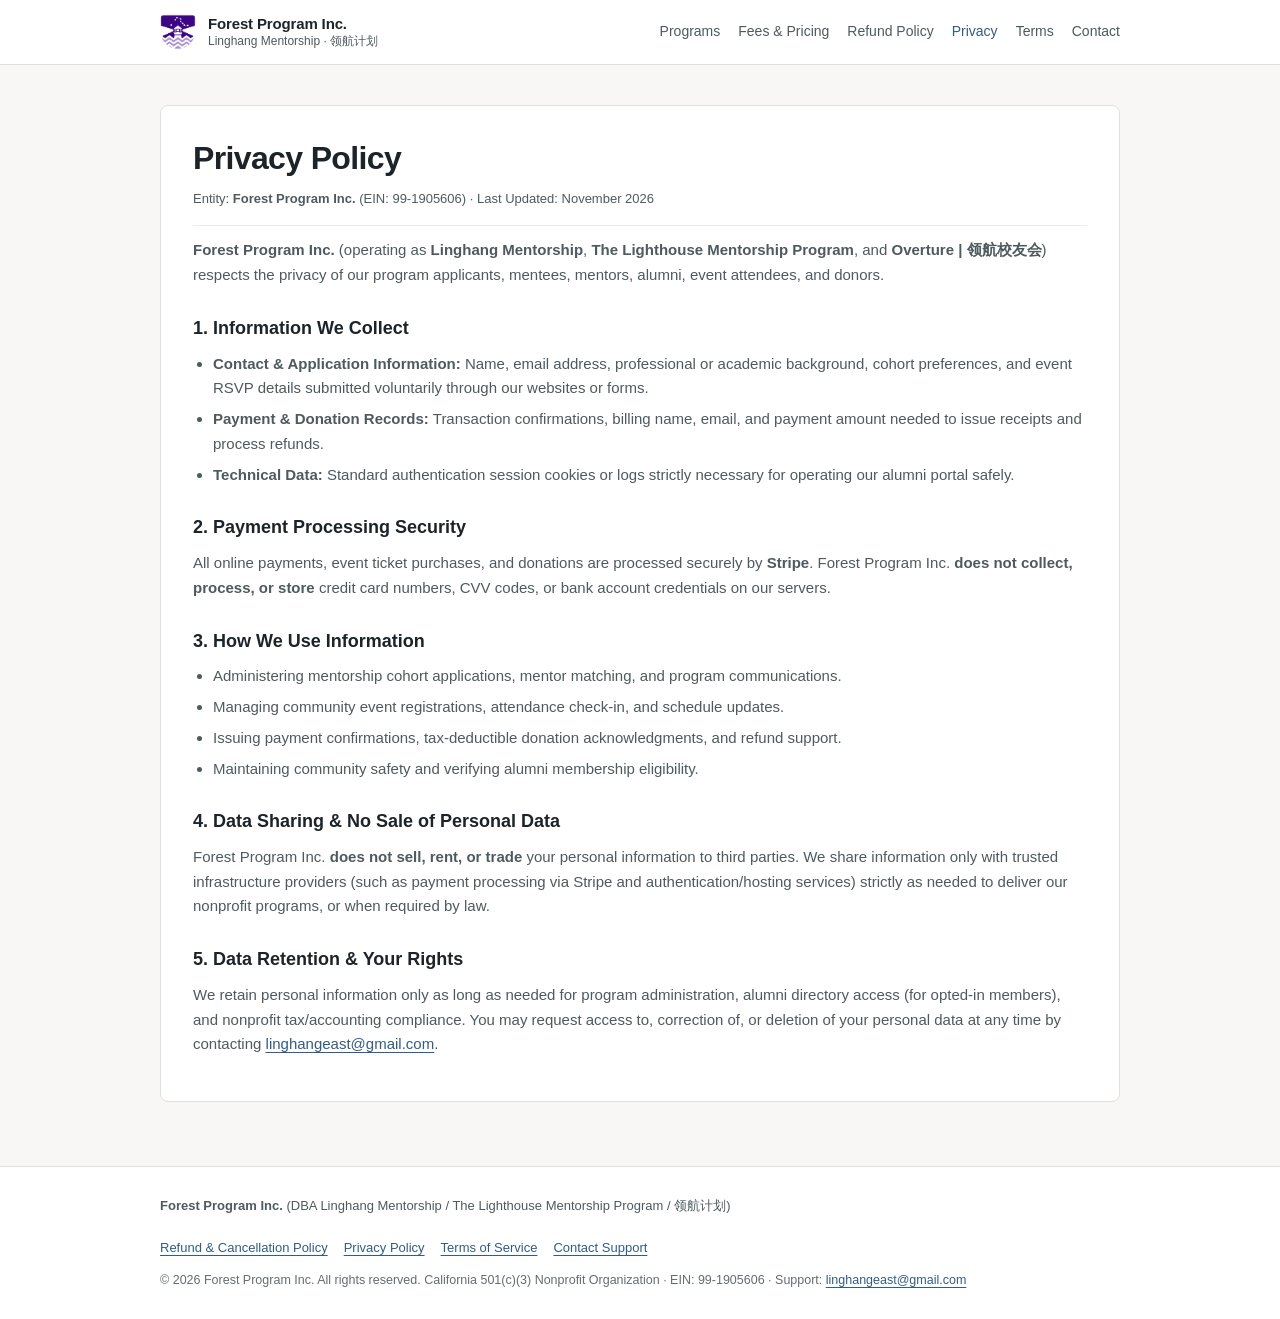
==== privacy.html @ e6469008 "feat: add public organization website for Stripe verification" ====
<!doctype html>
<html lang="en">
  <head>
    <meta charset="UTF-8" />
    <meta name="viewport" content="width=device-width, initial-scale=1.0" />
    <title>Privacy Policy — Forest Program Inc.</title>
    <meta
      name="description"
      content="Privacy policy explaining how Forest Program Inc. (Linghang Mentorship / Overture) collects, uses, and protects personal information."
    />
    <meta name="theme-color" content="#335C84" />
    <link rel="icon" type="image/png" href="assets/lh-web-logo.png" />
    <link rel="stylesheet" href="styles.css" />
  </head>
  <body>
    <header class="site-header">
      <div class="container header-inner">
        <a class="brand" href="index.html" aria-label="Forest Program Inc. Home">
          <img src="assets/lh-web-logo.png" alt="Forest Program Inc. / Linghang Mentorship logo" width="36" height="36" />
          <span class="brand-text">
            <span class="brand-legal">Forest Program Inc.</span>
            <span class="brand-dba">Linghang Mentorship · 领航计划</span>
          </span>
        </a>
        <nav class="site-nav" aria-label="Primary navigation">
          <a href="index.html#programs">Programs</a>
          <a href="index.html#pricing">Fees &amp; Pricing</a>
          <a href="refund.html">Refund Policy</a>
          <a href="privacy.html" aria-current="page">Privacy</a>
          <a href="terms.html">Terms</a>
          <a href="index.html#contact">Contact</a>
        </nav>
      </div>
    </header>

    <main class="container">
      <article class="doc-article">
        <h1>Privacy Policy</h1>
        <p class="doc-meta">
          Entity: <strong>Forest Program Inc.</strong> (EIN: 99-1905606) · Last Updated: November 2026
        </p>

        <p>
          <strong>Forest Program Inc.</strong> (operating as <strong>Linghang Mentorship</strong>,
          <strong>The Lighthouse Mentorship Program</strong>, and <strong>Overture | 领航校友会</strong>) respects the
          privacy of our program applicants, mentees, mentors, alumni, event attendees, and donors.
        </p>

        <h2>1. Information We Collect</h2>
        <ul>
          <li>
            <strong>Contact &amp; Application Information:</strong> Name, email address, professional or academic
            background, cohort preferences, and event RSVP details submitted voluntarily through our websites or forms.
          </li>
          <li>
            <strong>Payment &amp; Donation Records:</strong> Transaction confirmations, billing name, email, and payment
            amount needed to issue receipts and process refunds.
          </li>
          <li>
            <strong>Technical Data:</strong> Standard authentication session cookies or logs strictly necessary for
            operating our alumni portal safely.
          </li>
        </ul>

        <h2>2. Payment Processing Security</h2>
        <p>
          All online payments, event ticket purchases, and donations are processed securely by
          <strong>Stripe</strong>. Forest Program Inc. <strong>does not collect, process, or store</strong> credit card
          numbers, CVV codes, or bank account credentials on our servers.
        </p>

        <h2>3. How We Use Information</h2>
        <ul>
          <li>Administering mentorship cohort applications, mentor matching, and program communications.</li>
          <li>Managing community event registrations, attendance check-in, and schedule updates.</li>
          <li>Issuing payment confirmations, tax-deductible donation acknowledgments, and refund support.</li>
          <li>Maintaining community safety and verifying alumni membership eligibility.</li>
        </ul>

        <h2>4. Data Sharing &amp; No Sale of Personal Data</h2>
        <p>
          Forest Program Inc. <strong>does not sell, rent, or trade</strong> your personal information to third parties.
          We share information only with trusted infrastructure providers (such as payment processing via Stripe and
          authentication/hosting services) strictly as needed to deliver our nonprofit programs, or when required by law.
        </p>

        <h2>5. Data Retention &amp; Your Rights</h2>
        <p>
          We retain personal information only as long as needed for program administration, alumni directory access (for
          opted-in members), and nonprofit tax/accounting compliance. You may request access to, correction of, or
          deletion of your personal data at any time by contacting
          <a href="mailto:linghangeast@gmail.com">linghangeast@gmail.com</a>.
        </p>
      </article>
    </main>

    <footer class="site-footer">
      <div class="container footer-inner">
        <div class="footer-top">
          <div>
            <strong>Forest Program Inc.</strong> (DBA Linghang Mentorship / The Lighthouse Mentorship Program / 领航计划)
          </div>
          <nav class="footer-links" aria-label="Legal and policy links">
            <a href="refund.html">Refund &amp; Cancellation Policy</a>
            <a href="privacy.html">Privacy Policy</a>
            <a href="terms.html">Terms of Service</a>
            <a href="index.html#contact">Contact Support</a>
          </nav>
        </div>
        <div class="footer-legal">
          &copy; 2026 Forest Program Inc. All rights reserved. California 501(c)(3) Nonprofit Organization · EIN: 99-1905606
          · Support: <a href="mailto:linghangeast@gmail.com">linghangeast@gmail.com</a>
        </div>
      </div>
    </footer>
  </body>
</html>
---- styles.css ----
:root {
  --bg: #f8f7f5;
  --surface: #ffffff;
  --surface-sunken: #f1f0eb;
  --border: #e1e0dc;
  --border-soft: #ecebe7;
  --text: #1c2429;
  --text-soft: #4e5a5e;
  --text-faint: #636d70;
  --text-on-fill: #ffffff;
  --brand: #335c84;
  --brand-hover: #294d70;
  --brand-tint: #e8edf2;
  --verified: #2f6f4e;
  --verified-tint: #e8f2ec;
  --radius: 8px;
  --max-width: 960px;
}

*,
*::before,
*::after {
  box-sizing: border-box;
}

html {
  scroll-behavior: smooth;
}

body {
  margin: 0;
  background: var(--bg);
  color: var(--text);
  font-family: -apple-system, BlinkMacSystemFont, "Segoe UI", Roboto, "Helvetica Neue", Arial, "PingFang SC", "Noto Sans SC", sans-serif;
  font-size: 15px;
  line-height: 1.65;
  -webkit-font-smoothing: antialiased;
}

a {
  color: var(--brand);
  text-decoration: underline;
  text-underline-offset: 3px;
}

a:hover {
  color: var(--brand-hover);
}

a:focus-visible,
button:focus-visible {
  outline: 2px solid var(--brand);
  outline-offset: 2px;
}

.container {
  width: min(var(--max-width), 100% - 32px);
  margin-inline: auto;
}

/* Header */
.site-header {
  background: var(--surface);
  border-bottom: 1px solid var(--border);
  position: sticky;
  top: 0;
  z-index: 10;
}

.header-inner {
  display: flex;
  align-items: center;
  justify-content: space-between;
  gap: 20px;
  min-height: 64px;
  flex-wrap: wrap;
  padding-block: 10px;
}

.brand {
  display: inline-flex;
  align-items: center;
  gap: 12px;
  text-decoration: none;
  color: var(--text);
}

.brand img {
  width: 36px;
  height: 36px;
  border-radius: 6px;
  display: block;
}

.brand-text {
  display: flex;
  flex-direction: column;
  line-height: 1.25;
}

.brand-legal {
  font-weight: 700;
  font-size: 15px;
  letter-spacing: -0.01em;
}

.brand-dba {
  font-size: 12px;
  color: var(--text-soft);
}

.site-nav {
  display: flex;
  align-items: center;
  gap: 18px;
  flex-wrap: wrap;
}

.site-nav a {
  text-decoration: none;
  color: var(--text-soft);
  font-size: 14px;
  font-weight: 500;
}

.site-nav a:hover,
.site-nav a[aria-current="page"] {
  color: var(--brand);
}

/* Main */
main {
  padding-block: 40px 64px;
}

.hero {
  background: var(--surface);
  border: 1px solid var(--border);
  border-radius: var(--radius);
  padding: 32px;
  margin-bottom: 32px;
}

.badge-row {
  display: flex;
  flex-wrap: wrap;
  gap: 8px;
  margin-bottom: 14px;
}

.badge {
  display: inline-flex;
  align-items: center;
  padding: 3px 10px;
  border-radius: 999px;
  font-size: 12px;
  font-weight: 600;
  background: var(--brand-tint);
  color: var(--brand);
}

.badge.verified {
  background: var(--verified-tint);
  color: var(--verified);
}

h1 {
  margin: 0 0 10px;
  font-size: clamp(24px, 3.2vw, 32px);
  line-height: 1.25;
  letter-spacing: -0.02em;
}

.lead {
  margin: 0 0 22px;
  font-size: 16px;
  color: var(--text-soft);
  max-width: 68ch;
}

.actions {
  display: flex;
  flex-wrap: wrap;
  gap: 12px;
}

.button {
  display: inline-flex;
  align-items: center;
  justify-content: center;
  padding: 10px 18px;
  border-radius: 6px;
  font-size: 14px;
  font-weight: 600;
  text-decoration: none;
  border: 1px solid transparent;
}

.button-primary {
  background: var(--brand);
  color: var(--text-on-fill);
}

.button-primary:hover {
  background: var(--brand-hover);
  color: var(--text-on-fill);
}

.button-secondary {
  background: var(--surface);
  border-color: var(--border);
  color: var(--text);
}

.button-secondary:hover {
  border-color: var(--brand);
  color: var(--brand);
}

/* Sections */
.section {
  margin-top: 36px;
}

.section-title {
  margin: 0 0 14px;
  font-size: 20px;
  letter-spacing: -0.01em;
}

.grid-3 {
  display: grid;
  grid-template-columns: repeat(3, minmax(0, 1fr));
  gap: 16px;
}

.grid-2 {
  display: grid;
  grid-template-columns: repeat(2, minmax(0, 1fr));
  gap: 16px;
}

.card {
  background: var(--surface);
  border: 1px solid var(--border);
  border-radius: var(--radius);
  padding: 20px 22px;
}

.card h3 {
  margin: 0 0 8px;
  font-size: 16px;
}

.card p {
  margin: 0;
  color: var(--text-soft);
  font-size: 14px;
}

.card ul {
  margin: 10px 0 0;
  padding-left: 18px;
  color: var(--text-soft);
  font-size: 14px;
}

.card li + li {
  margin-top: 4px;
}

/* Table */
.table-wrap {
  background: var(--surface);
  border: 1px solid var(--border);
  border-radius: var(--radius);
  overflow-x: auto;
}

table {
  width: 100%;
  border-collapse: collapse;
  font-size: 14px;
}

th,
td {
  padding: 13px 16px;
  text-align: left;
  vertical-align: top;
  border-bottom: 1px solid var(--border-soft);
}

th {
  font-size: 12px;
  font-weight: 700;
  text-transform: uppercase;
  letter-spacing: 0.05em;
  color: var(--text-faint);
  background: var(--surface-sunken);
  border-bottom: 1px solid var(--border);
}

tr:last-child td {
  border-bottom: none;
}

.price {
  font-weight: 600;
  white-space: nowrap;
  color: var(--text);
}

/* Key-Value Contact / Entity Card */
.meta-list {
  display: grid;
  grid-template-columns: 180px 1fr;
  gap: 10px 16px;
  margin: 0;
}

.meta-list dt {
  font-weight: 600;
  color: var(--text);
  font-size: 14px;
}

.meta-list dd {
  margin: 0;
  color: var(--text-soft);
  font-size: 14px;
}

/* Policy Document Pages */
.doc-article {
  background: var(--surface);
  border: 1px solid var(--border);
  border-radius: var(--radius);
  padding: 32px;
}

.doc-meta {
  font-size: 13px;
  color: var(--text-faint);
  margin: 0 0 24px;
  padding-bottom: 16px;
  border-bottom: 1px solid var(--border-soft);
}

.doc-article h2 {
  margin: 26px 0 8px;
  font-size: 18px;
}

.doc-article p,
.doc-article ul {
  margin: 0 0 12px;
  color: var(--text-soft);
}

.doc-article ul {
  padding-left: 20px;
}

.doc-article li + li {
  margin-top: 6px;
}

/* Footer */
.site-footer {
  border-top: 1px solid var(--border);
  background: var(--surface);
  padding-block: 28px;
  font-size: 13px;
  color: var(--text-soft);
}

.footer-inner {
  display: flex;
  flex-direction: column;
  gap: 12px;
}

.footer-top {
  display: flex;
  justify-content: space-between;
  align-items: flex-start;
  gap: 20px;
  flex-wrap: wrap;
}

.footer-links {
  display: flex;
  flex-wrap: wrap;
  gap: 16px;
}

.footer-legal {
  color: var(--text-faint);
  font-size: 12.5px;
}

@media (max-width: 760px) {
  .grid-3,
  .grid-2 {
    grid-template-columns: 1fr;
  }

  .hero,
  .doc-article {
    padding: 22px;
  }

  .meta-list {
    grid-template-columns: 1fr;
    gap: 4px;
  }

  .meta-list dt {
    margin-top: 10px;
  }
}
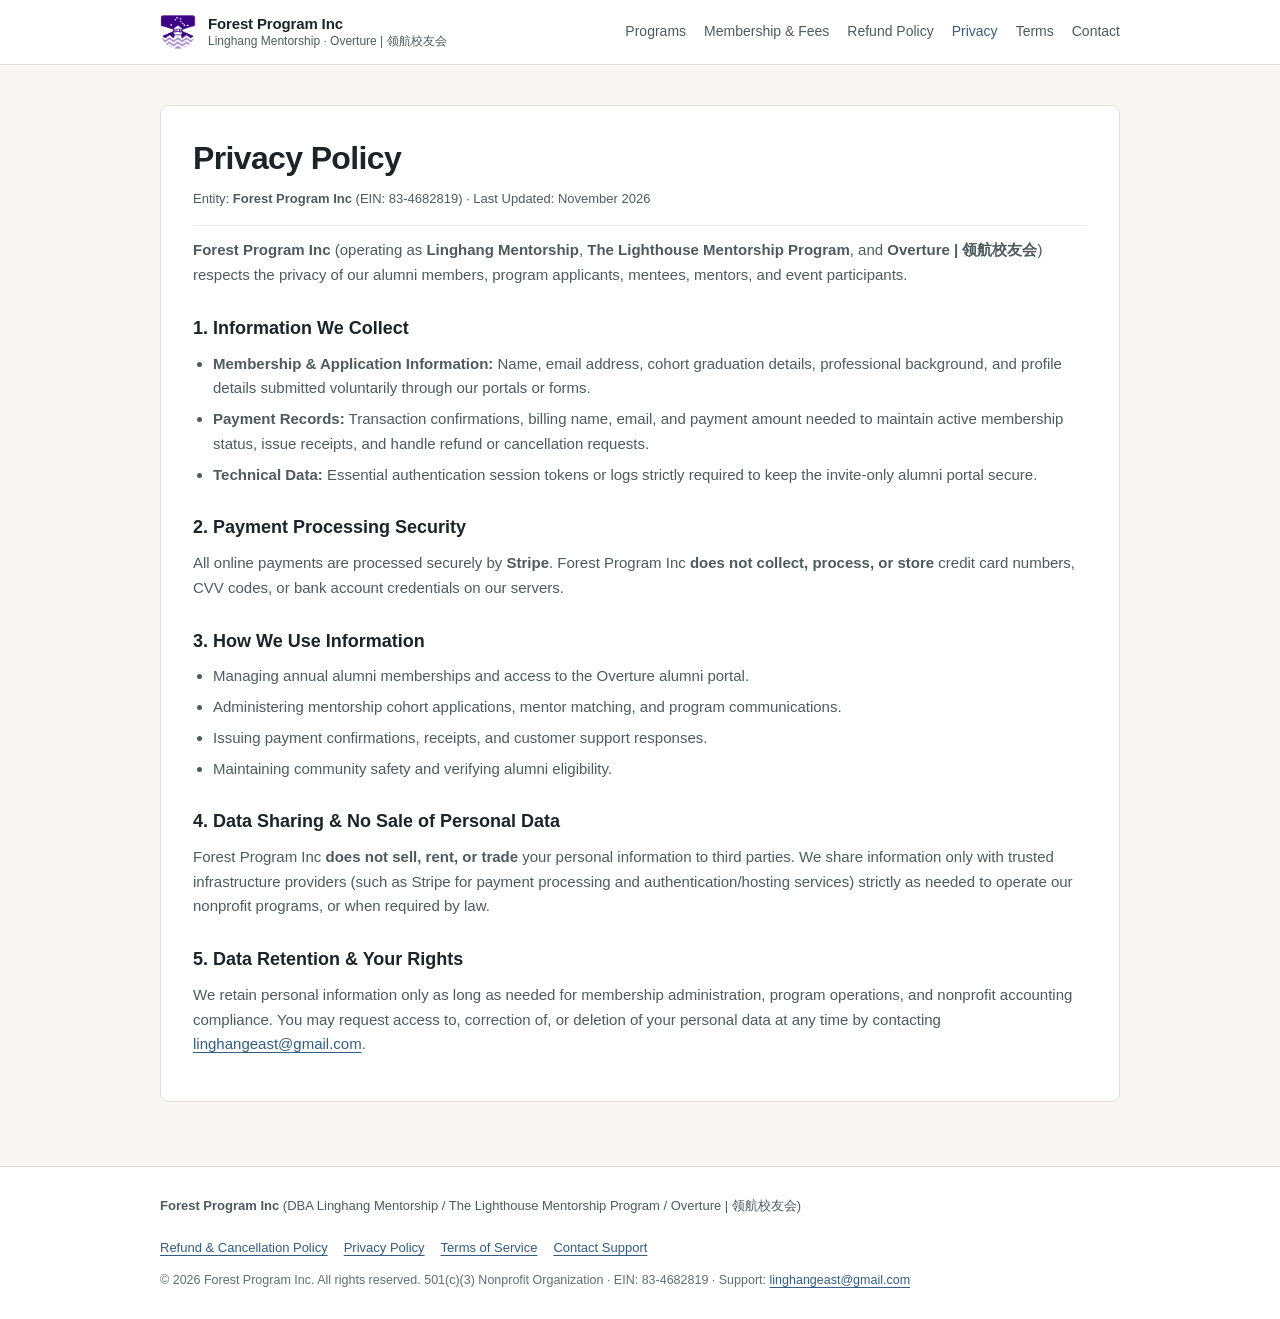
==== commit 5631736b: "fix: update entity EIN, alumni membership fee, and Stripe disclosures" ====
--- a/privacy.html
+++ b/privacy.html
@@ -3,10 +3,10 @@
   <head>
     <meta charset="UTF-8" />
     <meta name="viewport" content="width=device-width, initial-scale=1.0" />
-    <title>Privacy Policy — Forest Program Inc.</title>
+    <title>Privacy Policy — Forest Program Inc</title>
     <meta
       name="description"
-      content="Privacy policy explaining how Forest Program Inc. (Linghang Mentorship / Overture) collects, uses, and protects personal information."
+      content="Privacy policy explaining how Forest Program Inc (EIN: 83-4682819, Linghang Mentorship / Overture) collects, uses, and protects personal information."
     />
     <meta name="theme-color" content="#335C84" />
     <link rel="icon" type="image/png" href="assets/lh-web-logo.png" />
@@ -15,16 +15,16 @@
   <body>
     <header class="site-header">
       <div class="container header-inner">
-        <a class="brand" href="index.html" aria-label="Forest Program Inc. Home">
-          <img src="assets/lh-web-logo.png" alt="Forest Program Inc. / Linghang Mentorship logo" width="36" height="36" />
+        <a class="brand" href="index.html" aria-label="Forest Program Inc Home">
+          <img src="assets/lh-web-logo.png" alt="Forest Program Inc / Linghang Mentorship logo" width="36" height="36" />
           <span class="brand-text">
-            <span class="brand-legal">Forest Program Inc.</span>
-            <span class="brand-dba">Linghang Mentorship · 领航计划</span>
+            <span class="brand-legal">Forest Program Inc</span>
+            <span class="brand-dba">Linghang Mentorship · Overture | 领航校友会</span>
           </span>
         </a>
         <nav class="site-nav" aria-label="Primary navigation">
           <a href="index.html#programs">Programs</a>
-          <a href="index.html#pricing">Fees &amp; Pricing</a>
+          <a href="index.html#pricing">Membership &amp; Fees</a>
           <a href="refund.html">Refund Policy</a>
           <a href="privacy.html" aria-current="page">Privacy</a>
           <a href="terms.html">Terms</a>
@@ -37,59 +37,59 @@
       <article class="doc-article">
         <h1>Privacy Policy</h1>
         <p class="doc-meta">
-          Entity: <strong>Forest Program Inc.</strong> (EIN: 99-1905606) · Last Updated: November 2026
+          Entity: <strong>Forest Program Inc</strong> (EIN: 83-4682819) · Last Updated: November 2026
         </p>
 
         <p>
-          <strong>Forest Program Inc.</strong> (operating as <strong>Linghang Mentorship</strong>,
+          <strong>Forest Program Inc</strong> (operating as <strong>Linghang Mentorship</strong>,
           <strong>The Lighthouse Mentorship Program</strong>, and <strong>Overture | 领航校友会</strong>) respects the
-          privacy of our program applicants, mentees, mentors, alumni, event attendees, and donors.
+          privacy of our alumni members, program applicants, mentees, mentors, and event participants.
         </p>
 
         <h2>1. Information We Collect</h2>
         <ul>
           <li>
-            <strong>Contact &amp; Application Information:</strong> Name, email address, professional or academic
-            background, cohort preferences, and event RSVP details submitted voluntarily through our websites or forms.
+            <strong>Membership &amp; Application Information:</strong> Name, email address, cohort graduation details,
+            professional background, and profile details submitted voluntarily through our portals or forms.
           </li>
           <li>
-            <strong>Payment &amp; Donation Records:</strong> Transaction confirmations, billing name, email, and payment
-            amount needed to issue receipts and process refunds.
+            <strong>Payment Records:</strong> Transaction confirmations, billing name, email, and payment amount needed
+            to maintain active membership status, issue receipts, and handle refund or cancellation requests.
           </li>
           <li>
-            <strong>Technical Data:</strong> Standard authentication session cookies or logs strictly necessary for
-            operating our alumni portal safely.
+            <strong>Technical Data:</strong> Essential authentication session tokens or logs strictly required to keep
+            the invite-only alumni portal secure.
           </li>
         </ul>
 
         <h2>2. Payment Processing Security</h2>
         <p>
-          All online payments, event ticket purchases, and donations are processed securely by
-          <strong>Stripe</strong>. Forest Program Inc. <strong>does not collect, process, or store</strong> credit card
-          numbers, CVV codes, or bank account credentials on our servers.
+          All online payments are processed securely by <strong>Stripe</strong>. Forest Program Inc
+          <strong>does not collect, process, or store</strong> credit card numbers, CVV codes, or bank account
+          credentials on our servers.
         </p>
 
         <h2>3. How We Use Information</h2>
         <ul>
+          <li>Managing annual alumni memberships and access to the Overture alumni portal.</li>
           <li>Administering mentorship cohort applications, mentor matching, and program communications.</li>
-          <li>Managing community event registrations, attendance check-in, and schedule updates.</li>
-          <li>Issuing payment confirmations, tax-deductible donation acknowledgments, and refund support.</li>
-          <li>Maintaining community safety and verifying alumni membership eligibility.</li>
+          <li>Issuing payment confirmations, receipts, and customer support responses.</li>
+          <li>Maintaining community safety and verifying alumni eligibility.</li>
         </ul>
 
         <h2>4. Data Sharing &amp; No Sale of Personal Data</h2>
         <p>
-          Forest Program Inc. <strong>does not sell, rent, or trade</strong> your personal information to third parties.
-          We share information only with trusted infrastructure providers (such as payment processing via Stripe and
-          authentication/hosting services) strictly as needed to deliver our nonprofit programs, or when required by law.
+          Forest Program Inc <strong>does not sell, rent, or trade</strong> your personal information to third parties.
+          We share information only with trusted infrastructure providers (such as Stripe for payment processing and
+          authentication/hosting services) strictly as needed to operate our nonprofit programs, or when required by
+          law.
         </p>
 
         <h2>5. Data Retention &amp; Your Rights</h2>
         <p>
-          We retain personal information only as long as needed for program administration, alumni directory access (for
-          opted-in members), and nonprofit tax/accounting compliance. You may request access to, correction of, or
-          deletion of your personal data at any time by contacting
-          <a href="mailto:linghangeast@gmail.com">linghangeast@gmail.com</a>.
+          We retain personal information only as long as needed for membership administration, program operations, and
+          nonprofit accounting compliance. You may request access to, correction of, or deletion of your personal data
+          at any time by contacting <a href="mailto:linghangeast@gmail.com">linghangeast@gmail.com</a>.
         </p>
       </article>
     </main>
@@ -98,7 +98,7 @@
       <div class="container footer-inner">
         <div class="footer-top">
           <div>
-            <strong>Forest Program Inc.</strong> (DBA Linghang Mentorship / The Lighthouse Mentorship Program / 领航计划)
+            <strong>Forest Program Inc</strong> (DBA Linghang Mentorship / The Lighthouse Mentorship Program / Overture | 领航校友会)
           </div>
           <nav class="footer-links" aria-label="Legal and policy links">
             <a href="refund.html">Refund &amp; Cancellation Policy</a>
@@ -108,7 +108,7 @@
           </nav>
         </div>
         <div class="footer-legal">
-          &copy; 2026 Forest Program Inc. All rights reserved. California 501(c)(3) Nonprofit Organization · EIN: 99-1905606
+          &copy; 2026 Forest Program Inc. All rights reserved. 501(c)(3) Nonprofit Organization · EIN: 83-4682819
           · Support: <a href="mailto:linghangeast@gmail.com">linghangeast@gmail.com</a>
         </div>
       </div>
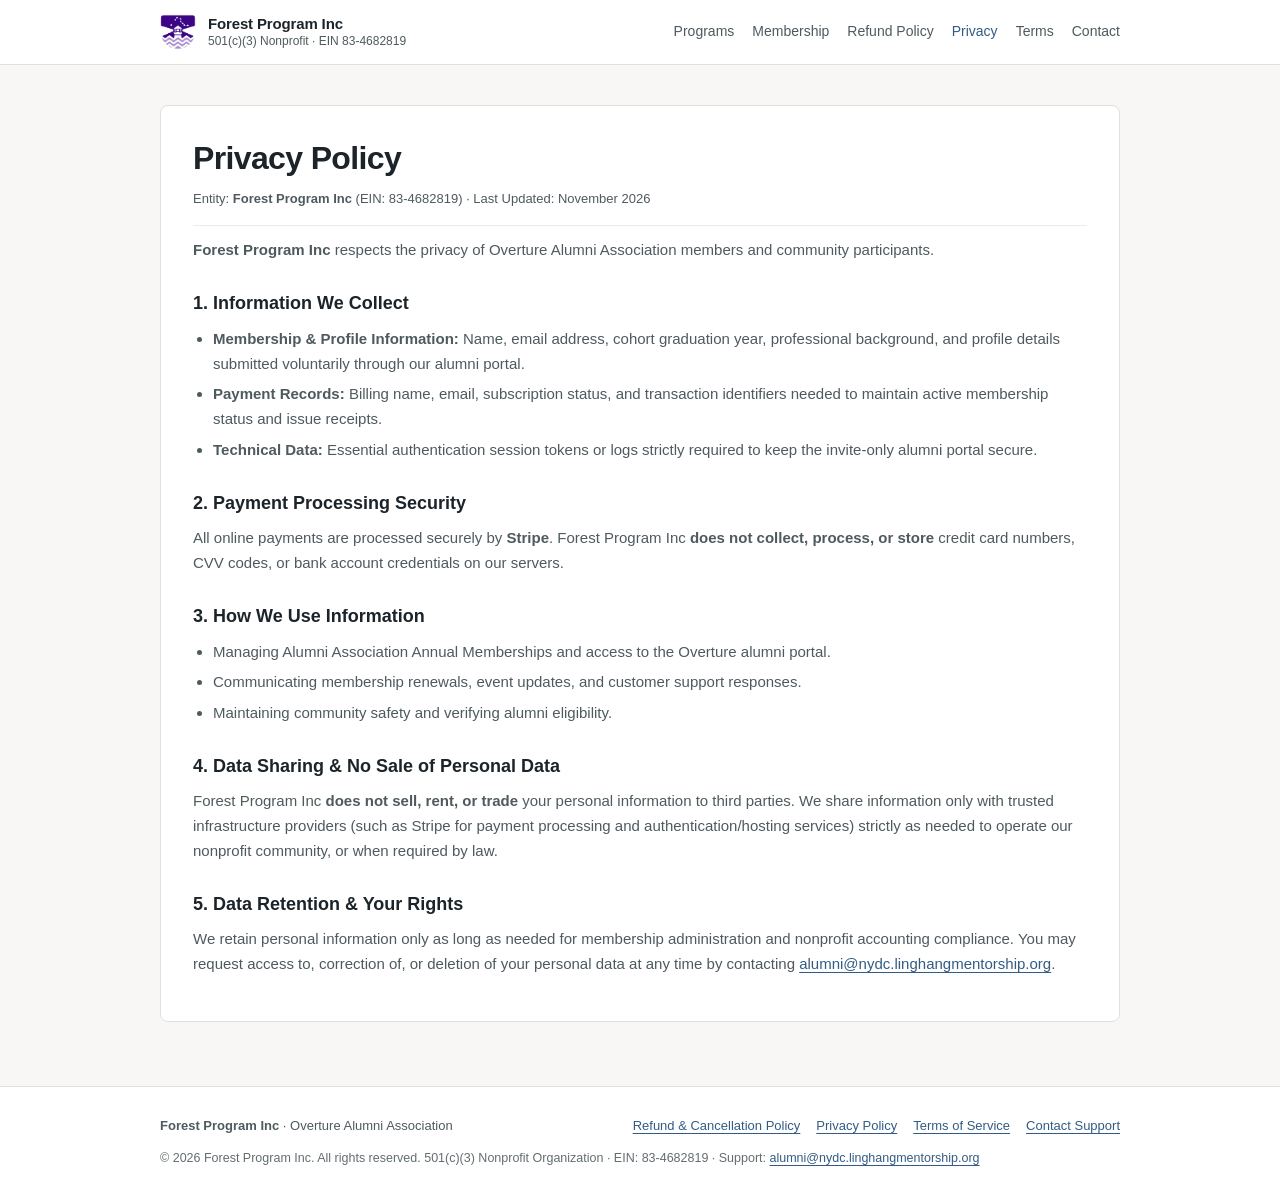
==== commit 02f94bcc: "chore: simplify branding, update contact email, and tighten refund policy for Stripe" ====
--- a/privacy.html
+++ b/privacy.html
@@ -6,7 +6,7 @@
     <title>Privacy Policy — Forest Program Inc</title>
     <meta
       name="description"
-      content="Privacy policy explaining how Forest Program Inc (EIN: 83-4682819, Linghang Mentorship / Overture) collects, uses, and protects personal information."
+      content="Privacy policy explaining how Forest Program Inc (EIN: 83-4682819) collects, uses, and protects personal information for Overture Alumni Association members."
     />
     <meta name="theme-color" content="#335C84" />
     <link rel="icon" type="image/png" href="assets/lh-web-logo.png" />
@@ -16,15 +16,15 @@
     <header class="site-header">
       <div class="container header-inner">
         <a class="brand" href="index.html" aria-label="Forest Program Inc Home">
-          <img src="assets/lh-web-logo.png" alt="Forest Program Inc / Linghang Mentorship logo" width="36" height="36" />
+          <img src="assets/lh-web-logo.png" alt="Forest Program Inc logo" width="36" height="36" />
           <span class="brand-text">
             <span class="brand-legal">Forest Program Inc</span>
-            <span class="brand-dba">Linghang Mentorship · Overture | 领航校友会</span>
+            <span class="brand-dba">501(c)(3) Nonprofit · EIN 83-4682819</span>
           </span>
         </a>
         <nav class="site-nav" aria-label="Primary navigation">
           <a href="index.html#programs">Programs</a>
-          <a href="index.html#pricing">Membership &amp; Fees</a>
+          <a href="index.html#pricing">Membership</a>
           <a href="refund.html">Refund Policy</a>
           <a href="privacy.html" aria-current="page">Privacy</a>
           <a href="terms.html">Terms</a>
@@ -41,20 +41,19 @@
         </p>
 
         <p>
-          <strong>Forest Program Inc</strong> (operating as <strong>Linghang Mentorship</strong>,
-          <strong>The Lighthouse Mentorship Program</strong>, and <strong>Overture | 领航校友会</strong>) respects the
-          privacy of our alumni members, program applicants, mentees, mentors, and event participants.
+          <strong>Forest Program Inc</strong> respects the privacy of Overture Alumni Association members and community
+          participants.
         </p>
 
         <h2>1. Information We Collect</h2>
         <ul>
           <li>
-            <strong>Membership &amp; Application Information:</strong> Name, email address, cohort graduation details,
-            professional background, and profile details submitted voluntarily through our portals or forms.
+            <strong>Membership &amp; Profile Information:</strong> Name, email address, cohort graduation year,
+            professional background, and profile details submitted voluntarily through our alumni portal.
           </li>
           <li>
-            <strong>Payment Records:</strong> Transaction confirmations, billing name, email, and payment amount needed
-            to maintain active membership status, issue receipts, and handle refund or cancellation requests.
+            <strong>Payment Records:</strong> Billing name, email, subscription status, and transaction identifiers
+            needed to maintain active membership status and issue receipts.
           </li>
           <li>
             <strong>Technical Data:</strong> Essential authentication session tokens or logs strictly required to keep
@@ -71,9 +70,8 @@
 
         <h2>3. How We Use Information</h2>
         <ul>
-          <li>Managing annual alumni memberships and access to the Overture alumni portal.</li>
-          <li>Administering mentorship cohort applications, mentor matching, and program communications.</li>
-          <li>Issuing payment confirmations, receipts, and customer support responses.</li>
+          <li>Managing Alumni Association Annual Memberships and access to the Overture alumni portal.</li>
+          <li>Communicating membership renewals, event updates, and customer support responses.</li>
           <li>Maintaining community safety and verifying alumni eligibility.</li>
         </ul>
 
@@ -81,15 +79,15 @@
         <p>
           Forest Program Inc <strong>does not sell, rent, or trade</strong> your personal information to third parties.
           We share information only with trusted infrastructure providers (such as Stripe for payment processing and
-          authentication/hosting services) strictly as needed to operate our nonprofit programs, or when required by
+          authentication/hosting services) strictly as needed to operate our nonprofit community, or when required by
           law.
         </p>
 
         <h2>5. Data Retention &amp; Your Rights</h2>
         <p>
-          We retain personal information only as long as needed for membership administration, program operations, and
-          nonprofit accounting compliance. You may request access to, correction of, or deletion of your personal data
-          at any time by contacting <a href="mailto:linghangeast@gmail.com">linghangeast@gmail.com</a>.
+          We retain personal information only as long as needed for membership administration and nonprofit accounting
+          compliance. You may request access to, correction of, or deletion of your personal data at any time by
+          contacting <a href="mailto:alumni@nydc.linghangmentorship.org">alumni@nydc.linghangmentorship.org</a>.
         </p>
       </article>
     </main>
@@ -97,9 +95,7 @@
     <footer class="site-footer">
       <div class="container footer-inner">
         <div class="footer-top">
-          <div>
-            <strong>Forest Program Inc</strong> (DBA Linghang Mentorship / The Lighthouse Mentorship Program / Overture | 领航校友会)
-          </div>
+          <div><strong>Forest Program Inc</strong> · Overture Alumni Association</div>
           <nav class="footer-links" aria-label="Legal and policy links">
             <a href="refund.html">Refund &amp; Cancellation Policy</a>
             <a href="privacy.html">Privacy Policy</a>
@@ -108,8 +104,8 @@
           </nav>
         </div>
         <div class="footer-legal">
-          &copy; 2026 Forest Program Inc. All rights reserved. 501(c)(3) Nonprofit Organization · EIN: 83-4682819
-          · Support: <a href="mailto:linghangeast@gmail.com">linghangeast@gmail.com</a>
+          &copy; 2026 Forest Program Inc. All rights reserved. 501(c)(3) Nonprofit Organization · EIN: 83-4682819 ·
+          Support: <a href="mailto:alumni@nydc.linghangmentorship.org">alumni@nydc.linghangmentorship.org</a>
         </div>
       </div>
     </footer>
